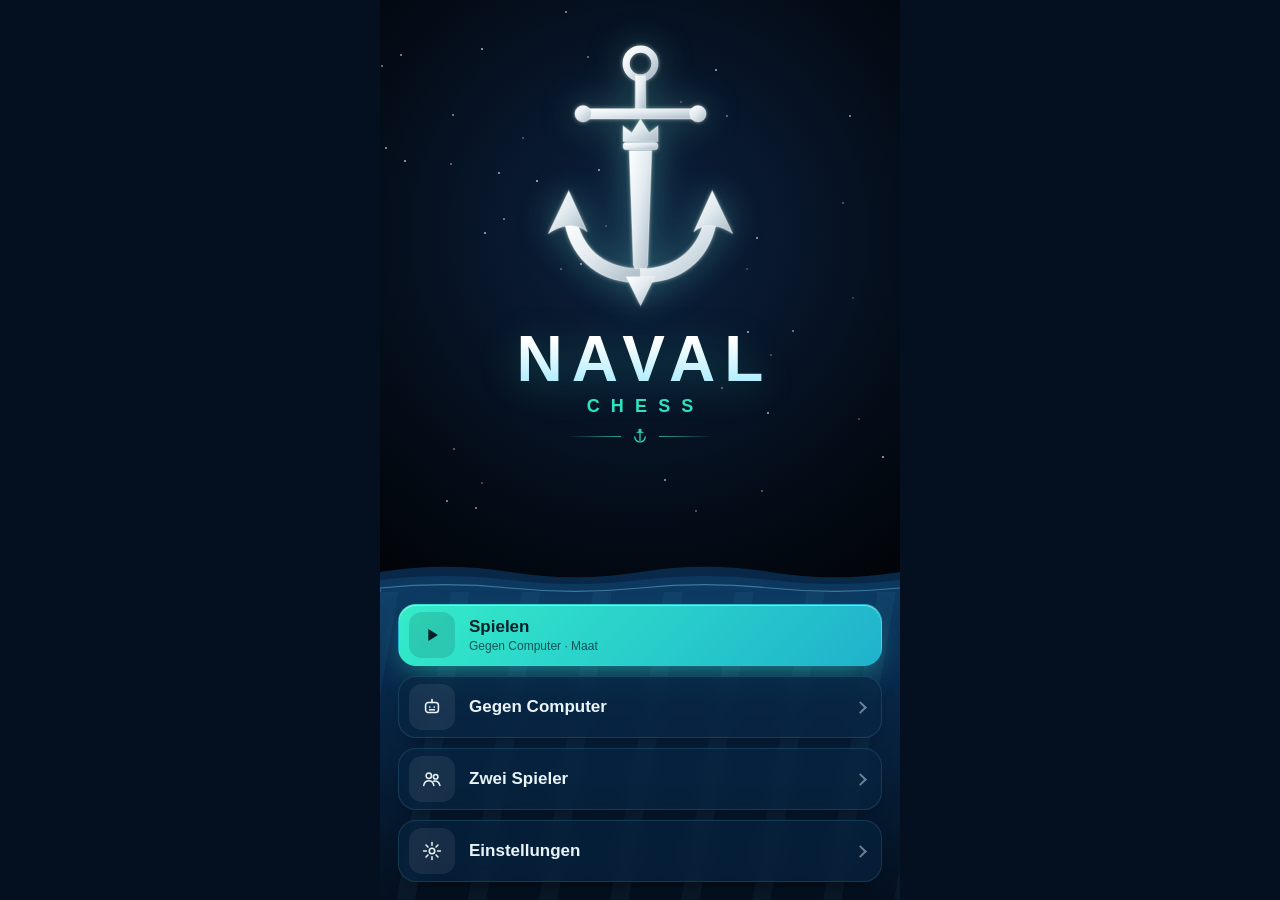
==== navalchess/index.html @ d41a4091 "NAVAL CHESS: 3D-Schach mit Schiffen, Gefecht-Modus, Wasser-Brett" ====
<!doctype html>
<html lang="de">
<head>
<meta charset="utf-8">
<meta name="viewport" content="width=device-width, initial-scale=1, maximum-scale=1, user-scalable=no, viewport-fit=cover">
<meta name="theme-color" content="#04101f">
<meta name="apple-mobile-web-app-capable" content="yes">
<meta name="mobile-web-app-capable" content="yes">
<meta name="apple-mobile-web-app-status-bar-style" content="black-translucent">
<meta name="apple-mobile-web-app-title" content="Naval Chess">
<meta name="format-detection" content="telephone=no">
<title>NAVAL CHESS</title>
<link rel="manifest" href="manifest.webmanifest">
<link rel="apple-touch-icon" href="icon-180.png">
<link rel="icon" href="icon-180.png">
<link rel="stylesheet" href="stil.css">
</head>
<body>
<div id="app">

  <!-- ===================== HAUPTMENÜ ===================== -->
  <section class="seite" id="s-menue">
    <div class="himmel"><div class="sterne" id="sterne"></div></div>
    <!-- Emblem: Anker mit Schach-König als Schaft (eigene Zeichnung) -->
    <div class="emblem" aria-hidden="true">
      <svg viewBox="0 0 200 262">
        <defs>
          <linearGradient id="em-silber" x1="0" y1="0" x2="1" y2="1"><stop offset="0" stop-color="#ffffff"/><stop offset=".45" stop-color="#e3ebf0"/><stop offset="1" stop-color="#a9b9c6"/></linearGradient>
        </defs>
        <g class="em-form">
          <circle class="em-ring" cx="100" cy="22" r="14" pathLength="1"/>
          <path class="em-teil" pathLength="1" d="M95 34h10v34H95z"/>
          <path class="em-teil" pathLength="1" d="M83 98V83l8.5 6.5L100 76l8.5 13.5L117 83v15z"/>
          <rect class="em-teil" pathLength="1" x="83" y="99" width="34" height="7" rx="3"/>
          <path class="em-teil" pathLength="1" d="M89 107h22l-4 111c-2 9-12 9-14 0z"/>
          <rect class="em-teil" pathLength="1" x="44" y="66" width="112" height="10" rx="5"/>
          <circle class="em-teil" pathLength="1" cx="44" cy="71" r="8"/>
          <circle class="em-teil" pathLength="1" cx="156" cy="71" r="8"/>
          <path class="em-teil" pathLength="1" d="M100 236C62 236 34 216 26 178l12-2c8 30 30 46 62 46z"/>
          <path class="em-teil" pathLength="1" d="M100 236c38 0 66-20 74-58l-12-2c-8 30-30 46-62 46z"/>
          <path class="em-teil" pathLength="1" d="M10 188l20-42 18 40c-10-8-24-8-38 2z"/>
          <path class="em-teil" pathLength="1" d="M190 188l-20-42-18 40c10-8 24-8 38 2z"/>
          <path class="em-teil" pathLength="1" d="M86 230l14 28 14-28z"/>
        </g>
        <g class="em-funken">
          <path style="--d:.2s" transform="translate(100 22) scale(1.2)" d="M0-5L1.2-1.2 5 0 1.2 1.2 0 5-1.2 1.2-5 0-1.2-1.2z"/>
          <path style="--d:1.1s" transform="translate(52 71)" d="M0-5L1.2-1.2 5 0 1.2 1.2 0 5-1.2 1.2-5 0-1.2-1.2z"/>
          <path style="--d:2.3s" transform="translate(150 70) scale(.8)" d="M0-5L1.2-1.2 5 0 1.2 1.2 0 5-1.2 1.2-5 0-1.2-1.2z"/>
          <path style="--d:.7s" transform="translate(100 150) scale(1.4)" d="M0-5L1.2-1.2 5 0 1.2 1.2 0 5-1.2 1.2-5 0-1.2-1.2z"/>
          <path style="--d:1.8s" transform="translate(38 196) scale(.9)" d="M0-5L1.2-1.2 5 0 1.2 1.2 0 5-1.2 1.2-5 0-1.2-1.2z"/>
          <path style="--d:2.9s" transform="translate(166 190) scale(1.1)" d="M0-5L1.2-1.2 5 0 1.2 1.2 0 5-1.2 1.2-5 0-1.2-1.2z"/>
          <path style="--d:1.4s" transform="translate(100 244) scale(.8)" d="M0-5L1.2-1.2 5 0 1.2 1.2 0 5-1.2 1.2-5 0-1.2-1.2z"/>
          <path style="--d:.4s" transform="translate(100 76) scale(.8)" d="M0-5L1.2-1.2 5 0 1.2 1.2 0 5-1.2 1.2-5 0-1.2-1.2z"/>
        </g>
      </svg>
    </div>
    <div class="logo-schiff" id="logo-schiff"></div>
    <div class="logo">
      <h1><span class="l1">NAVAL</span><span class="l2">CHESS</span></h1>
      <div class="logo-linie"><i></i><svg viewBox="0 0 24 24"><path d="M12 3v15m-7-5a7 7 0 0 0 14 0M8 7h8" fill="none" stroke="currentColor" stroke-width="1.6" stroke-linecap="round"/><circle cx="12" cy="4.5" r="1.6" fill="none" stroke="currentColor" stroke-width="1.4"/></svg><i></i></div>
    </div>
    <div class="wellen" aria-hidden="true">
      <svg class="welle w3" viewBox="0 0 800 60" preserveAspectRatio="none"><path d="M0 30 Q50 14 100 30 T200 30 T300 30 T400 30 T500 30 T600 30 T700 30 T800 30 V60 H0Z"/></svg>
      <svg class="welle w2" viewBox="0 0 800 60" preserveAspectRatio="none"><path d="M0 30 Q50 18 100 30 T200 30 T300 30 T400 30 T500 30 T600 30 T700 30 T800 30 V60 H0Z"/></svg>
      <svg class="welle w1" viewBox="0 0 800 60" preserveAspectRatio="none"><path d="M0 30 Q50 20 100 30 T200 30 T300 30 T400 30 T500 30 T600 30 T700 30 T800 30 V60 H0Z"/></svg>
    </div>
    <nav class="menue-knoepfe">
      <button class="mk haupt" data-aktion="spielen" style="--i:0">
        <span class="mk-icon"><svg viewBox="0 0 24 24"><path d="M8 5.5v13l10.5-6.5z" fill="currentColor"/></svg></span>
        <span class="mk-text"><b>Spielen</b><small id="spielen-info">Gegen Computer</small></span>
      </button>
      <button class="mk" data-aktion="ki-wahl" style="--i:1">
        <span class="mk-icon"><svg viewBox="0 0 24 24"><rect x="5" y="7" width="14" height="11" rx="3" fill="none" stroke="currentColor" stroke-width="1.7"/><path d="M12 7V4M9.5 12h.01M14.5 12h.01M9.5 15h5" stroke="currentColor" stroke-width="1.9" stroke-linecap="round"/></svg></span>
        <span class="mk-text"><b>Gegen Computer</b></span><i class="pfeil"></i>
      </button>
      <button class="mk" data-aktion="zwei-wahl" style="--i:2">
        <span class="mk-icon"><svg viewBox="0 0 24 24"><circle cx="8.5" cy="8.5" r="3" fill="none" stroke="currentColor" stroke-width="1.7"/><circle cx="16" cy="9.5" r="2.5" fill="none" stroke="currentColor" stroke-width="1.7"/><path d="M3 19c.6-3.3 3-5 5.5-5s4.9 1.7 5.5 5M14 14.3c2.6-.4 5.6.9 6.6 4.7" fill="none" stroke="currentColor" stroke-width="1.7" stroke-linecap="round"/></svg></span>
        <span class="mk-text"><b>Zwei Spieler</b></span><i class="pfeil"></i>
      </button>
      <button class="mk" data-aktion="einstellungen" style="--i:3">
        <span class="mk-icon"><svg viewBox="0 0 24 24"><circle cx="12" cy="12" r="3" fill="none" stroke="currentColor" stroke-width="1.7"/><path d="M12 2.8v3M12 18.2v3M2.8 12h3M18.2 12h3M5.5 5.5l2.1 2.1M16.4 16.4l2.1 2.1M5.5 18.5l2.1-2.1M16.4 7.6l2.1-2.1" stroke="currentColor" stroke-width="1.7" stroke-linecap="round"/></svg></span>
        <span class="mk-text"><b>Einstellungen</b></span><i class="pfeil"></i>
      </button>
    </nav>
  </section>

  <!-- ===================== SPIEL EINRICHTEN ===================== -->
  <section class="seite" id="s-wahl">
    <header class="kopf">
      <button class="zurueck" data-aktion="menue" aria-label="Zurück"><svg viewBox="0 0 24 24"><path d="M15 5l-7 7 7 7" fill="none" stroke="currentColor" stroke-width="2.2" stroke-linecap="round" stroke-linejoin="round"/></svg></button>
      <h2 id="wahl-titel">Gegen Computer</h2>
    </header>
    <div class="wahl-inhalt">
      <div class="abschnitt" id="wahl-gegner">
        <h3>Gegner</h3>
        <div class="stufen" id="stufen"></div>
      </div>
      <div class="abschnitt">
        <h3>Modus</h3>
        <div class="segment" id="modus-wahl">
          <button data-wert="klassisch"><b>Klassisch</b><small>Normales Schach</small></button>
          <button data-wert="gefecht"><b>Gefecht</b><small>Mit Attacken · 3 Schuss</small></button>
        </div>
      </div>
      <div class="abschnitt" id="wahl-farbe">
        <h3>Deine Flotte</h3>
        <div class="segment farben" id="farb-wahl">
          <button data-wert="w"><span class="fw-schiff" data-farbe="w"></span><b>Weiß</b></button>
          <button data-wert="z"><span class="fw-zufall">?</span><b>Zufall</b></button>
          <button data-wert="b"><span class="fw-schiff" data-farbe="b"></span><b>Schwarz</b></button>
        </div>
      </div>
    </div>
    <div class="fuss"><button class="gross-knopf" data-aktion="los">Leinen los</button></div>
  </section>

  <!-- ===================== EINSTELLUNGEN ===================== -->
  <section class="seite" id="s-einst">
    <header class="kopf">
      <button class="zurueck" data-aktion="einst-zurueck" aria-label="Zurück"><svg viewBox="0 0 24 24"><path d="M15 5l-7 7 7 7" fill="none" stroke="currentColor" stroke-width="2.2" stroke-linecap="round" stroke-linejoin="round"/></svg></button>
      <h2>Einstellungen</h2>
    </header>
    <div class="einst-inhalt" id="einst-inhalt"></div>
  </section>

  <!-- ===================== SPIEL ===================== -->
  <section class="seite" id="s-spiel">
    <div class="buehne" id="buehne"></div>
    <div class="ruf" id="ruf"></div>
    <header class="spiel-kopf">
      <div class="marke"><svg viewBox="0 0 24 24"><path d="M12 3v15m-7-5a7 7 0 0 0 14 0M8 7h8" fill="none" stroke="currentColor" stroke-width="1.8" stroke-linecap="round"/><circle cx="12" cy="4.5" r="1.6" fill="none" stroke="currentColor" stroke-width="1.5"/></svg><span>NAVAL CHESS</span></div>
      <div class="status" id="status"><i class="status-punkt"></i><span id="status-text"></span></div>
    </header>

    <div class="mitte" id="mitte">
    <div class="spieler" id="spieler-oben">
      <span class="sp-flagge"></span>
      <span class="sp-name"><b></b><small></small></span>
      <span class="sp-munition"></span>
      <span class="sp-beute"></span>
      <span class="sp-denkt"><i></i><i></i><i></i></span>
    </div>

    <div class="brett-zelle" id="brett-zelle"></div>

    <div class="spieler unten" id="spieler-unten">
      <span class="sp-flagge"></span>
      <span class="sp-name"><b></b><small></small></span>
      <span class="sp-munition"></span>
      <span class="sp-beute"></span>
      <span class="sp-denkt"><i></i><i></i><i></i></span>
    </div>

    <div class="zugliste" id="zugliste"></div>
    </div>

    <nav class="aktionen" id="aktionen">
      <button class="ak" data-aktion="zurueck-zug" id="k-zurueck"><svg viewBox="0 0 24 24"><path d="M9 7L4.5 11.5 9 16" fill="none" stroke="currentColor" stroke-width="2" stroke-linecap="round" stroke-linejoin="round"/><path d="M5 11.5h9.5a5 5 0 0 1 0 10H12" fill="none" stroke="currentColor" stroke-width="2" stroke-linecap="round"/></svg><span>Zurück</span></button>
      <button class="ak feuer" data-aktion="feuer" id="k-feuer"><svg viewBox="0 0 24 24"><circle cx="12" cy="12" r="7.5" fill="none" stroke="currentColor" stroke-width="1.8"/><circle cx="12" cy="12" r="2.2" fill="currentColor"/><path d="M12 1.8v5M12 17.2v5M1.8 12h5M17.2 12h5" stroke="currentColor" stroke-width="1.8" stroke-linecap="round"/></svg><span>Feuer <em id="feuer-zahl">3</em></span></button>
      <button class="ak" data-aktion="neustart"><svg viewBox="0 0 24 24"><path d="M19.5 12A7.5 7.5 0 1 1 17 6.4" fill="none" stroke="currentColor" stroke-width="2" stroke-linecap="round"/><path d="M17.8 2.8v4.4h-4.4" fill="none" stroke="currentColor" stroke-width="2" stroke-linecap="round" stroke-linejoin="round"/></svg><span>Neustart</span></button>
      <button class="ak" data-aktion="spielmenue"><svg viewBox="0 0 24 24"><path d="M4.5 7h15M4.5 12h15M4.5 17h15" stroke="currentColor" stroke-width="2" stroke-linecap="round"/></svg><span>Menü</span></button>
    </nav>
  </section>

  <!-- ===================== ÜBERLAGERUNGEN ===================== -->
  <div class="blatt-huelle" id="blatt" hidden>
    <div class="blatt-grund" data-aktion="blatt-zu"></div>
    <div class="blatt-karte" id="blatt-karte"></div>
  </div>

  <div class="ende" id="ende" hidden>
    <div class="ende-karte">
      <div class="ende-bild" id="ende-bild"></div>
      <h2 class="ende-titel" id="ende-titel"></h2>
      <p class="ende-text" id="ende-text"></p>
      <button class="gross-knopf" data-aktion="nochmal">Nochmal</button>
      <div class="ende-reihe">
        <button class="flach-knopf" data-aktion="ansehen">Brett ansehen</button>
        <button class="flach-knopf" data-aktion="menue">Menü</button>
      </div>
    </div>
  </div>

  <div class="drehen" aria-hidden="true">
    <svg viewBox="0 0 64 64"><rect class="handy" x="22" y="8" width="20" height="38" rx="4" fill="none" stroke="currentColor" stroke-width="2.5"/><path d="M14 52a24 24 0 0 0 36 0" fill="none" stroke="currentColor" stroke-width="2" stroke-linecap="round" opacity=".5"/></svg>
  </div>
  <div class="toast" id="toast"></div>
</div>
<script type="module" src="app.js"></script>
</body>
</html>
---- navalchess/stil.css ----
/* NAVAL CHESS – Aussehen. Nur Handy, nur Hochformat. */
:root {
  --meer-tief: #04101f;
  --meer: #0a2240;
  --meer-hell: #14406a;
  --tuerkis: #2fe3c2;
  --tuerkis-weich: rgba(47, 227, 194, .16);
  --text: #e8f4f8;
  --leise: #86a2b6;
  --alarm: #ff5a5f;
  --feuer: #ff7a3d;
  --feld-hell: #1f5a86;
  --feld-dunkel: #0d2c4f;
  --oben: env(safe-area-inset-top, 0px);
  --unten: env(safe-area-inset-bottom, 0px);
  --vh: 1vh;
}

* { box-sizing: border-box; margin: 0; padding: 0; -webkit-tap-highlight-color: transparent; }
html, body {
  position: fixed; inset: 0; overflow: hidden; overscroll-behavior: none;
  background: var(--meer-tief); color: var(--text);
  font-family: -apple-system, BlinkMacSystemFont, "SF Pro Display", "Segoe UI", Roboto, "Helvetica Neue", sans-serif;
  -webkit-font-smoothing: antialiased; -webkit-text-size-adjust: 100%;
  user-select: none; -webkit-user-select: none; -webkit-touch-callout: none;
}
button { font: inherit; color: inherit; background: none; border: 0; cursor: pointer; touch-action: manipulation; }
button:disabled { cursor: default; }
svg { display: block; }

#app {
  position: absolute; inset: 0; margin: 0 auto; max-width: 520px; overflow: hidden;
  background: radial-gradient(120% 70% at 50% 0%, #0b2546 0%, var(--meer-tief) 65%);
}

/* ---------- Seiten + Übergänge ---------- */
.seite {
  position: absolute; inset: 0; display: flex; flex-direction: column;
  opacity: 0; visibility: hidden; transform: translateX(28px);
  transition: opacity .32s ease, transform .45s cubic-bezier(.2, .8, .2, 1), visibility 0s linear .45s;
}
.seite.aktiv { opacity: 1; visibility: visible; transform: none; transition-delay: 0s; }
.seite.links { transform: translateX(-28px); }

/* =====================================================================
   HAUPTMENÜ
   ===================================================================== */
#s-menue {
  --em-b: min(46vw, 205px, calc(var(--vh) * 25));
  --hoch: calc(var(--oben) + var(--vh) * 4.5);
  --flaeche: 64%;
  background: radial-gradient(95% 55% at 50% 26%, #0c2240 0%, #040c18 58%, #000 100%);
}
/* Emblem: zeichnet sich beim Start selbst, dann glitzert es */
.emblem { position: absolute; z-index: 2; top: var(--hoch); left: 50%; width: var(--em-b); margin-left: calc(var(--em-b) / -2); aspect-ratio: 200 / 262;
  filter: drop-shadow(0 0 18px rgba(47, 227, 194, .28)) drop-shadow(0 0 2px rgba(255, 255, 255, .5)); animation: schweben 6s ease-in-out infinite; }
.emblem svg { width: 100%; height: 100%; overflow: visible; }
.em-teil { fill: url(#em-silber); stroke: #fff; stroke-width: 1.2; stroke-dasharray: 1; stroke-dashoffset: 1; fill-opacity: 0;
  animation: zeichnen 1.5s .15s cubic-bezier(.5, 0, .3, 1) forwards, fuellen .8s 1.2s ease forwards; }
.em-ring { fill: none; stroke: url(#em-silber); stroke-width: 7; stroke-dasharray: 1; stroke-dashoffset: 1; animation: zeichnen 1.2s .1s ease forwards; }
.em-funken path { fill: #fff; transform-box: fill-box; transform-origin: center; opacity: 0; animation: funkeln-stern 3.2s ease-in-out infinite; animation-delay: calc(1.6s + var(--d)); }
@keyframes zeichnen { to { stroke-dashoffset: 0; } }
@keyframes fuellen { to { fill-opacity: 1; stroke-opacity: .35; } }
@keyframes funkeln-stern { 0%, 100% { opacity: 0; transform: scale(.3) rotate(0); } 45% { opacity: 1; transform: scale(1.3) rotate(45deg); } 60% { opacity: .2; } }
@keyframes schweben { 50% { transform: translateY(-5px); } }
#s-menue.gesehen .em-teil, #s-menue.gesehen .em-ring { animation-delay: 0s; animation-duration: .01s; }
.himmel { position: absolute; inset: 0 0 auto 0; height: var(--flaeche); overflow: hidden; }
.mond { position: absolute; right: 13%; top: calc(var(--oben) + 6%); width: 34px; height: 34px; border-radius: 50%;
  background: radial-gradient(circle at 38% 38%, #fffbe8, #e9edd4 60%, #c9cfb5);
  box-shadow: 0 0 30px 6px rgba(255, 250, 220, .22), 0 0 120px 40px rgba(120, 200, 255, .08); }
.sterne i { position: absolute; width: 2px; height: 2px; border-radius: 50%; background: #fff; opacity: .6;
  animation: funkeln 3.2s ease-in-out infinite; animation-delay: var(--d); }
@keyframes funkeln { 50% { opacity: .1; } }
.leuchtfeuer { position: absolute; left: -10%; bottom: 0; width: 140%; height: 140%; transform-origin: 8% 100%;
  background: conic-gradient(from 80deg at 8% 100%, transparent 0deg, rgba(160, 240, 255, .07) 6deg, transparent 12deg);
  animation: strahl 9s ease-in-out infinite alternate; }
@keyframes strahl { from { transform: rotate(-10deg); } to { transform: rotate(18deg); } }

/* kleines Schiff, das ab und zu am Horizont vorbeifährt */
.logo-schiff { position: absolute; z-index: 2; left: 0; width: 92px; height: 92px; top: calc(var(--flaeche) - 92px * .72 + 6px);
  animation: vorbeifahren 34s linear infinite; animation-delay: 2s; transform: translateX(-120px); }
.logo-schiff svg { width: 100%; height: 100%; animation: wippen-gross 5s ease-in-out infinite; transform-origin: 50% 74%; }
@keyframes vorbeifahren { from { transform: translateX(-120px); } to { transform: translateX(calc(min(100vw, 520px) + 40px)); } }
@keyframes wippen-gross { 0%, 100% { transform: translateY(0) rotate(0); } 50% { transform: translateY(1.6%) rotate(-1.6deg); } }

.wellen { position: absolute; left: 0; right: 0; bottom: 0; top: calc(var(--flaeche) - 18px); z-index: 3;
  animation: steigen 1.2s cubic-bezier(.2, .8, .2, 1) both; }
.wellen::after { content: ""; position: absolute; left: 0; right: 0; top: 34px; bottom: 0;
  background:
    repeating-linear-gradient(100deg, rgba(120, 220, 255, .045) 0 18px, transparent 18px 70px),
    linear-gradient(180deg, #0d3a63 0%, #082646 35%, #04101f 100%);
  background-size: 260% 100%, 100% 100%; animation: lichtstrahlen 14s ease-in-out infinite alternate; }
@keyframes lichtstrahlen { to { background-position: 100% 0, 0 0; } }
.welle { position: absolute; left: 0; width: 200%; height: 40px; animation: welle 9s linear infinite; }
.welle.w3 { top: -6px; fill: #0b3157; opacity: .8; animation-duration: 15s; }
.welle.w2 { top: 2px; fill: #0c375f; animation-duration: 11s; animation-direction: reverse; }
.welle.w1 { top: 10px; fill: #0d3a63; }
.welle.w1 path { stroke: rgba(150, 240, 255, .35); stroke-width: 1.2; vector-effect: non-scaling-stroke; }
@keyframes welle { to { transform: translateX(-50%); } }
@keyframes steigen { from { transform: translateY(60px); opacity: 0; } }

.logo { position: absolute; z-index: 4; left: 0; right: 0; top: calc(var(--hoch) + var(--em-b) * 1.31 + var(--vh) * 2); text-align: center; pointer-events: none; }
@media (max-height: 620px) {
  #s-menue { --em-b: min(40vw, 150px, calc(var(--vh) * 20)); }
  .logo .l1 { font-size: 38px; }
}
.logo h1 { display: flex; flex-direction: column; align-items: center; line-height: 1; }
.logo .l1 { font-size: clamp(40px, 14.5vw, 64px); font-weight: 800; letter-spacing: .14em; padding-left: .14em;
  background: linear-gradient(180deg, #ffffff 20%, #9fe9ff 100%); -webkit-background-clip: text; background-clip: text; color: transparent;
  filter: drop-shadow(0 6px 18px rgba(47, 227, 194, .25)); animation: auftauchen-text 1s .45s cubic-bezier(.2, .8, .2, 1) both; }
.logo .l2 { margin-top: 6px; font-size: clamp(13px, 4.4vw, 18px); font-weight: 600; letter-spacing: .62em; padding-left: .62em; color: var(--tuerkis);
  animation: aufspannen 1.2s .7s cubic-bezier(.2, .8, .2, 1) both; }
@keyframes auftauchen-text { from { opacity: 0; transform: translateY(26px); } }
@keyframes aufspannen { from { opacity: 0; letter-spacing: 1.4em; } }
.logo-linie { display: flex; align-items: center; justify-content: center; gap: 10px; margin-top: 12px; color: var(--tuerkis);
  animation: auftauchen-text 1s .9s both; }
.logo-linie i { width: 54px; height: 1px; background: linear-gradient(90deg, transparent, rgba(47, 227, 194, .7)); }
.logo-linie i:last-child { transform: scaleX(-1); }
.logo-linie svg { width: 18px; height: 18px; }

.menue-knoepfe { position: absolute; z-index: 4; left: 18px; right: 18px; bottom: calc(var(--unten) + 18px);
  display: flex; flex-direction: column; gap: 10px; --mk-h: clamp(52px, calc(var(--vh) * 8), 62px); }
.mk { height: var(--mk-h); display: flex; align-items: center; gap: 14px; padding: 0 16px 0 10px; border-radius: 18px; text-align: left;
  background: rgba(8, 36, 66, .62); border: 1px solid rgba(130, 220, 255, .14); -webkit-backdrop-filter: blur(10px); backdrop-filter: blur(10px);
  box-shadow: 0 10px 24px -14px rgba(0, 0, 0, .9);
  animation: knopf-rein .7s cubic-bezier(.2, .9, .2, 1) both; animation-delay: calc(1.05s + var(--i) * 85ms);
  transition: transform .12s, background .2s; }
.mk:active { transform: scale(.97); background: rgba(20, 60, 100, .7); }
.mk.haupt { background: linear-gradient(135deg, #34ecc9, #1fb2cc); color: #032029; border-color: transparent;
  box-shadow: 0 12px 30px -10px rgba(47, 227, 194, .55), inset 0 1px 0 rgba(255, 255, 255, .45); }
.mk.haupt:active { background: linear-gradient(135deg, #2bd6b6, #1aa0b8); }
.mk-icon { width: calc(var(--mk-h) - 16px); height: calc(var(--mk-h) - 16px); border-radius: 13px; display: grid; place-items: center;
  background: rgba(255, 255, 255, .07); flex: none; }
.mk.haupt .mk-icon { background: rgba(0, 0, 0, .12); }
.mk-icon svg { width: 22px; height: 22px; }
.mk-text { display: flex; flex-direction: column; gap: 2px; flex: 1; min-width: 0; }
.mk-text b { font-size: 17px; font-weight: 700; }
.mk-text small { font-size: 12px; opacity: .72; white-space: nowrap; overflow: hidden; text-overflow: ellipsis; }
.pfeil { width: 9px; height: 9px; border-right: 2px solid currentColor; border-bottom: 2px solid currentColor; transform: rotate(-45deg); opacity: .45; }
@keyframes knopf-rein { from { opacity: 0; transform: translateY(22px); } }

/* Intro nur beim ersten Öffnen – danach (und nach Antippen) sofort fertig */
#s-menue.gesehen .wellen, #s-menue.gesehen .l1, #s-menue.gesehen .l2,
#s-menue.gesehen .logo-linie, #s-menue.gesehen .mk { animation-delay: 0s !important; animation-duration: .01s !important; }

/* =====================================================================
   KOPF, AUSWAHL, EINSTELLUNGEN
   ===================================================================== */
.kopf { display: flex; align-items: center; gap: 8px; padding: calc(var(--oben) + 8px) 12px 8px; min-height: calc(var(--oben) + 60px); flex: none; }
.kopf h2 { font-size: 21px; font-weight: 700; letter-spacing: .02em; }
.zurueck { width: 46px; height: 46px; border-radius: 14px; display: grid; place-items: center; background: rgba(255, 255, 255, .06); }
.zurueck:active { background: rgba(255, 255, 255, .14); transform: scale(.95); }
.zurueck svg { width: 24px; height: 24px; }

.wahl-inhalt, .einst-inhalt { flex: 1; min-height: 0; overflow-y: auto; overscroll-behavior: contain; padding: 4px 18px 16px; -webkit-overflow-scrolling: touch; }
.abschnitt { margin-bottom: 18px; }
.abschnitt h3, .einst-titel { font-size: 12px; font-weight: 700; letter-spacing: .18em; text-transform: uppercase; color: var(--leise); margin: 0 2px 9px; }

.stufen { display: grid; grid-template-columns: 1fr 1fr; gap: 10px; }
.stufe { display: flex; align-items: center; gap: 11px; min-height: 70px; padding: 10px 12px; border-radius: 16px; text-align: left;
  background: rgba(255, 255, 255, .045); border: 1.5px solid rgba(255, 255, 255, .07); transition: transform .12s, border-color .2s, background .2s; }
.stufe:active { transform: scale(.97); }
.stufe.an { border-color: var(--tuerkis); background: rgba(47, 227, 194, .1); box-shadow: 0 0 22px -8px rgba(47, 227, 194, .6); }
.stufe .abzeichen { width: 34px; height: 34px; flex: none; color: #f4c95d; }
.stufe b { display: block; font-size: 15px; }
.stufe small { font-size: 12px; color: var(--leise); }

.segment { display: grid; grid-auto-flow: column; grid-auto-columns: 1fr; gap: 8px; }
.segment button { min-height: 62px; padding: 8px 6px; border-radius: 16px; background: rgba(255, 255, 255, .045); border: 1.5px solid rgba(255, 255, 255, .07);
  display: flex; flex-direction: column; align-items: center; justify-content: center; gap: 3px; transition: transform .12s, border-color .2s, background .2s; }
.segment button:active { transform: scale(.97); }
.segment button.an { border-color: var(--tuerkis); background: rgba(47, 227, 194, .1); }
.segment b { font-size: 15px; }
.segment small { font-size: 11.5px; color: var(--leise); text-align: center; }
.segment.farben button { min-height: 92px; }
.fw-schiff { width: 52px; height: 52px; }
.fw-schiff svg { width: 100%; height: 100%; }
.fw-zufall { width: 52px; height: 52px; display: grid; place-items: center; font-size: 26px; font-weight: 800; color: var(--tuerkis); }

.fuss { flex: none; padding: 10px 18px calc(var(--unten) + 16px); }
.gross-knopf { width: 100%; height: 58px; border-radius: 18px; font-size: 16px; font-weight: 800; letter-spacing: .16em; text-transform: uppercase;
  color: #032029; background: linear-gradient(135deg, #34ecc9, #1fb2cc);
  box-shadow: 0 12px 30px -10px rgba(47, 227, 194, .6), inset 0 1px 0 rgba(255, 255, 255, .45); transition: transform .12s; }
.gross-knopf:active { transform: scale(.97); }
.flach-knopf { height: 50px; border-radius: 15px; background: rgba(255, 255, 255, .06); font-size: 15px; font-weight: 600; }
.flach-knopf:active { background: rgba(255, 255, 255, .13); }

/* Einstellungen */
.einst-gruppe { margin-bottom: 20px; }
.einst-zeile { width: 100%; display: flex; align-items: center; justify-content: space-between; gap: 12px; min-height: 58px; padding: 6px 4px;
  border-bottom: 1px solid rgba(255, 255, 255, .06); text-align: left; }
.einst-zeile:active { background: rgba(255, 255, 255, .04); }
.einst-zeile b { font-size: 16px; font-weight: 600; }
.einst-zeile small { display: block; font-size: 12px; color: var(--leise); margin-top: 2px; }
.schalter { position: relative; width: 56px; height: 34px; border-radius: 99px; background: rgba(255, 255, 255, .14); flex: none; transition: background .2s; }
.schalter::after { content: ""; position: absolute; top: 3px; left: 3px; width: 28px; height: 28px; border-radius: 50%; background: #fff;
  box-shadow: 0 2px 6px rgba(0, 0, 0, .4); transition: transform .22s cubic-bezier(.3, .9, .3, 1.2); }
.schalter[aria-checked="true"] { background: var(--tuerkis); }
.schalter[aria-checked="true"]::after { transform: translateX(22px); }
.flotten { display: grid; grid-template-columns: repeat(4, 1fr); gap: 8px; padding: 6px 0 12px; }
.flotte { aspect-ratio: 1; border-radius: 16px; background: var(--feld-dunkel); border: 2px solid rgba(255, 255, 255, .08); position: relative; overflow: hidden;
  transition: transform .12s, border-color .2s; }
.flotte:nth-child(odd) { background: var(--feld-hell); }
.flotte:active { transform: scale(.95); }
.flotte.an { border-color: var(--akz); box-shadow: 0 0 18px -4px var(--akz); }
.flotte svg { position: absolute; inset: -4% -4% auto -4%; width: 108%; height: 108%; top: -12%; }
.flotte-name { font-size: 13px; color: var(--leise); margin: -4px 2px 2px; min-height: 18px; }
.einst-fuss { text-align: center; color: var(--leise); font-size: 12px; letter-spacing: .14em; padding: 12px 0 calc(var(--unten) + 8px); opacity: .6; }

/* =====================================================================
   SPIEL
   ===================================================================== */
#s-spiel { display: grid; grid-template-rows: auto minmax(0, 1fr) auto; padding: var(--oben) 0 var(--unten); background: #0d2d50; }
#s-spiel > *:not(.buehne):not(.ruf) { position: relative; z-index: 1; }
/* Die 3D-Bühne liegt hinter allem und füllt den ganzen Bildschirm */
.buehne { position: absolute; inset: 0; z-index: 0; overflow: hidden; touch-action: none; }
.leinwand { display: block; width: 100%; height: 100%; }
.mitte { min-height: 0; display: flex; flex-direction: column; }
.brett-zelle { flex: 1; min-height: 0; pointer-events: none; }
.spiel-kopf { background: linear-gradient(180deg, rgba(2, 10, 22, .85), rgba(2, 10, 22, 0)); }
.spieler { background: rgba(3, 14, 30, .5); -webkit-backdrop-filter: blur(10px); backdrop-filter: blur(10px); border: 1px solid rgba(130, 220, 255, .08); }
.zugliste { background: rgba(3, 14, 30, .55) !important; -webkit-backdrop-filter: blur(10px); backdrop-filter: blur(10px); }
.aktionen { background: linear-gradient(0deg, rgba(2, 10, 22, .9), rgba(2, 10, 22, .55) 70%, rgba(2, 10, 22, 0)); }
.ak { background: rgba(10, 30, 55, .6); -webkit-backdrop-filter: blur(8px); backdrop-filter: blur(8px); }
/* Großes Wort über dem Brett */
.ruf { position: absolute; z-index: 5; left: 50%; top: 42%; pointer-events: none; white-space: nowrap; opacity: 0;
  font-size: clamp(30px, 10vw, 46px); font-weight: 900; letter-spacing: .08em; text-transform: uppercase; color: #fff;
  text-shadow: 0 0 18px rgba(47, 227, 194, .9), 0 4px 0 rgba(0, 0, 0, .35); transform: translate(-50%, -50%) scale(.4); }
.ruf.feuer { color: #ffe2c4; text-shadow: 0 0 20px rgba(255, 110, 50, .95), 0 0 50px rgba(255, 60, 40, .6), 0 4px 0 rgba(0, 0, 0, .35); }
.ruf.schach { color: #ffd0d3; text-shadow: 0 0 22px rgba(255, 50, 70, .95), 0 4px 0 rgba(0, 0, 0, .35); }
.ruf.sieg { color: #d9fff6; }
.ruf.zeigen { animation: ruf 1.35s cubic-bezier(.2, .9, .3, 1.1) forwards; }
@keyframes ruf { 0% { opacity: 0; transform: translate(-50%, -50%) scale(.4) rotate(-6deg); } 14% { opacity: 1; transform: translate(-50%, -50%) scale(1.12) rotate(2deg); }
  24% { transform: translate(-50%, -50%) scale(1) rotate(0); } 75% { opacity: 1; transform: translate(-50%, -54%) scale(1); } 100% { opacity: 0; transform: translate(-50%, -75%) scale(.92); } }
/* Beförderung (Umwandlung) */
.umw-reihe { display: grid; grid-template-columns: repeat(4, 1fr); gap: 8px; margin: 8px 0 4px; }
.umw-knopf { position: relative; aspect-ratio: .82; border-radius: 16px; background: rgba(255, 255, 255, .06); border: 1.5px solid rgba(47, 227, 194, .35); overflow: hidden;
  display: flex; flex-direction: column; justify-content: flex-end; padding-bottom: 6px; transition: transform .12s; }
.umw-knopf:active { transform: scale(.95); background: rgba(47, 227, 194, .18); }
.umw-knopf svg { position: absolute; left: -8%; top: -6%; width: 116%; height: 92%; }
.umw-knopf span { position: relative; font-size: 10.5px; font-weight: 700; text-align: center; color: var(--leise); }
.segment.kamera button { min-height: 54px; }
.spiel-kopf { height: 46px; display: flex; align-items: center; justify-content: space-between; gap: 10px; padding: 0 12px 0 14px; }
.marke { display: flex; align-items: center; gap: 7px; color: var(--leise); font-size: 11.5px; font-weight: 800; letter-spacing: .26em; white-space: nowrap; }
.marke svg { width: 17px; height: 17px; color: var(--tuerkis); }
.status { display: flex; align-items: center; gap: 8px; height: 32px; padding: 0 13px; border-radius: 99px; background: rgba(255, 255, 255, .06);
  font-size: 13px; font-weight: 650; white-space: nowrap; overflow: hidden; transition: background .25s, color .25s; max-width: 62%; }
.status span { overflow: hidden; text-overflow: ellipsis; }
.status-punkt { width: 10px; height: 10px; border-radius: 50%; flex: none; background: #f2f6f9; box-shadow: 0 0 0 1.5px rgba(255, 255, 255, .25); }
.status.schwarz .status-punkt { background: #1b222b; box-shadow: 0 0 0 1.5px rgba(190, 220, 240, .6); }
.status.schach { background: rgba(255, 90, 95, .2); color: #ffc2c4; animation: alarm-pille 1s ease-in-out infinite; }
.status.denkt { color: var(--tuerkis); }
.status.feuer { background: rgba(255, 122, 61, .2); color: #ffc7a8; }
.status.vorbei { background: rgba(47, 227, 194, .14); color: var(--tuerkis); }
@keyframes alarm-pille { 50% { background: rgba(255, 90, 95, .34); } }

.spieler { height: 46px; margin: 3px 8px; padding: 0 10px; border-radius: 14px; display: flex; align-items: center; gap: 10px;
  transition: background .3s, box-shadow .3s; min-width: 0; }
.spieler.dran { background: rgba(47, 227, 194, .075); box-shadow: inset 3px 0 0 var(--tuerkis); }
.sp-flagge { width: 34px; height: 34px; border-radius: 11px; background: rgba(255, 255, 255, .06); flex: none; position: relative; overflow: hidden; }
.sp-flagge svg { position: absolute; width: 130%; height: 130%; left: -15%; top: -24%; }
.sp-name { display: flex; flex-direction: column; min-width: 0; }
.sp-name b { font-size: 14px; font-weight: 700; white-space: nowrap; }
.sp-name small { font-size: 11px; color: var(--leise); white-space: nowrap; }
.sp-munition { display: none; gap: 3px; }
.gefecht .sp-munition { display: flex; }
.sp-munition i { width: 6px; height: 15px; border-radius: 3px 3px 2px 2px; background: linear-gradient(#ffb067, var(--feuer)); box-shadow: 0 0 6px rgba(255, 122, 61, .6); }
.sp-munition i.leer { background: rgba(255, 255, 255, .13); box-shadow: none; }
.sp-beute { margin-left: auto; display: flex; align-items: center; min-width: 0; overflow: hidden; }
.sp-beute .mini { width: 22px; height: 22px; margin-left: -7px; flex: none; }
.sp-beute .mini:first-child { margin-left: 0; }
.sp-beute em { font-style: normal; font-size: 12px; font-weight: 700; color: var(--leise); margin-left: 5px; }
.sp-denkt { display: none; gap: 4px; margin-left: 6px; }
.spieler.denkt .sp-denkt { display: flex; }
.sp-denkt i { width: 6px; height: 6px; border-radius: 50%; background: var(--tuerkis); animation: denken 1.1s ease-in-out infinite; }
.sp-denkt i:nth-child(2) { animation-delay: .15s; } .sp-denkt i:nth-child(3) { animation-delay: .3s; }
@keyframes denken { 0%, 100% { opacity: .25; transform: translateY(0); } 40% { opacity: 1; transform: translateY(-4px); } }

/* ---------- Brett ---------- */
.brett-zelle { position: relative; flex: 1; min-height: 0; pointer-events: none; }
.brett-rahmen { width: var(--brett, 300px); height: var(--brett, 300px); padding: 5px; border-radius: 12px;
  background: linear-gradient(145deg, #2c4d6b, #0b1c30 60%, #193653);
  box-shadow: 0 0 0 1px rgba(120, 220, 255, .2), 0 22px 44px -14px rgba(0, 0, 0, .85), 0 0 46px -10px rgba(47, 227, 194, .3); }
.brett-rahmen.beben { animation: beben .32s linear; }
@keyframes beben { 20% { transform: translate(-3px, 2px); } 40% { transform: translate(3px, -2px); } 60% { transform: translate(-2px, -1px); } 80% { transform: translate(2px, 1px); } }
.brett { position: relative; width: 100%; height: 100%; touch-action: none; transition: opacity .18s; }
.brett.blende { opacity: 0; }

.felder { position: absolute; inset: 0; display: grid; grid-template-columns: repeat(8, 1fr); grid-template-rows: repeat(8, 1fr); border-radius: 7px; overflow: hidden; }
.feld { position: relative; }
.feld.h { background: var(--feld-hell) radial-gradient(circle at 30% 25%, rgba(255, 255, 255, .08), transparent 65%); }
.feld.d { background: var(--feld-dunkel) radial-gradient(circle at 30% 25%, rgba(255, 255, 255, .05), transparent 65%); }
.feld::before, .feld::after { content: ""; position: absolute; pointer-events: none; }
.feld.letzter::before { inset: 0; background: rgba(47, 227, 194, .17); }
.feld.auswahl::before { inset: 0; background: rgba(47, 227, 194, .3); box-shadow: inset 0 0 0 2px rgba(47, 227, 194, .95); }
.feld.ueber::before { inset: 0; background: rgba(255, 255, 255, .16); box-shadow: inset 0 0 0 2px rgba(255, 255, 255, .7); }
.feld.schach::before { inset: -10%; background: radial-gradient(circle, rgba(255, 70, 80, .85) 0%, rgba(255, 70, 80, .3) 45%, transparent 70%);
  animation: schach-puls 1s ease-in-out infinite; }
@keyframes schach-puls { 50% { opacity: .55; } }
.feld.ziel::after { left: 36%; top: 36%; width: 28%; height: 28%; border-radius: 50%; background: rgba(47, 227, 194, .8);
  animation: sonar 1.8s ease-out infinite; }
@keyframes sonar { 0% { box-shadow: 0 0 0 0 rgba(47, 227, 194, .55); } 70%, 100% { box-shadow: 0 0 0 calc(var(--feldpx, 40px) * .3) rgba(47, 227, 194, 0); } }
.feld.schlagziel::after, .feld.feuerziel::after { left: 6%; top: 6%; width: 88%; height: 88%; border-radius: 50%; z-index: 1;
  border: 2.5px solid rgba(47, 227, 194, .95); box-shadow: 0 0 10px rgba(47, 227, 194, .45), inset 0 0 10px rgba(47, 227, 194, .3); }
.feld.feuerziel::after { border-color: var(--feuer); box-shadow: 0 0 12px rgba(255, 122, 61, .7), inset 0 0 12px rgba(255, 122, 61, .4);
  background:
    linear-gradient(var(--feuer), var(--feuer)) 50% 0 / 2.5px 22% no-repeat,
    linear-gradient(var(--feuer), var(--feuer)) 50% 100% / 2.5px 22% no-repeat,
    linear-gradient(var(--feuer), var(--feuer)) 0 50% / 22% 2.5px no-repeat,
    linear-gradient(var(--feuer), var(--feuer)) 100% 50% / 22% 2.5px no-repeat;
  animation: zielen 1.2s ease-in-out infinite; }
@keyframes zielen { 50% { transform: scale(.88); } }
.feld.schuetze::before { inset: 0; background: rgba(255, 122, 61, .22); box-shadow: inset 0 0 0 2px rgba(255, 122, 61, .8); }

/* Wasser: feine Wellenlinien + wandernder Lichtschimmer über dem ganzen Brett */
.wasser { position: absolute; inset: 0; border-radius: 7px; overflow: hidden; pointer-events: none; opacity: .5;
  background-image: url("data:image/svg+xml,%3Csvg xmlns='http://www.w3.org/2000/svg' width='64' height='40'%3E%3Cpath d='M0 20 q8 -5 16 0 t16 0 t16 0 t16 0' fill='none' stroke='white' stroke-opacity='.22' stroke-width='1'/%3E%3Cpath d='M-8 0 q8 -5 16 0 t16 0 t16 0 t16 0 t16 0' fill='none' stroke='white' stroke-opacity='.12' stroke-width='1'/%3E%3C/svg%3E");
  background-size: 64px 40px; animation: stroemung 16s linear infinite; }
.wasser::after { content: ""; position: absolute; inset: 0;
  background: linear-gradient(115deg, transparent 35%, rgba(190, 245, 255, .16) 48%, transparent 60%) 0 0 / 300% 100%;
  animation: schimmer 9s ease-in-out infinite; }
@keyframes stroemung { to { background-position: 64px 40px; } }
@keyframes schimmer { from { background-position: 120% 0; } to { background-position: -120% 0; } }

.koords { position: absolute; inset: 0; pointer-events: none; }
.koords span { position: absolute; font-size: max(8px, calc(var(--feldpx, 40px) * .2)); font-weight: 800; line-height: 1; color: rgba(220, 245, 255, .42); }

.figuren { position: absolute; inset: 0; pointer-events: none; }
.figur { position: absolute; left: 0; top: 0; width: 12.5%; height: 12.5%; will-change: transform; z-index: 2; }
.figur .huelle { position: absolute; inset: 0; transition: transform .18s cubic-bezier(.3, .8, .3, 1.2), filter .18s; }
.figur svg { position: absolute; width: 110%; height: 110%; left: -5%; top: -15%; transform-origin: 50% 72%;
  animation: wippen 4.8s ease-in-out infinite; animation-delay: var(--d, 0s); }
@keyframes wippen { 0%, 100% { transform: translateY(0) rotate(0); } 50% { transform: translateY(2.5%) rotate(-1.5deg); } }
.figur.ausgewaehlt .huelle { transform: translateY(-8%) scale(1.08); filter: drop-shadow(0 6px 6px rgba(0, 0, 0, .45)); }
.figur.gehoben { z-index: 20; }
.figur.gehoben .huelle { transform: translateY(-16%) scale(1.38); filter: drop-shadow(0 12px 10px rgba(0, 0, 0, .5)); transition-duration: .1s; }
.figur.unten { z-index: 1; }
.figur.sinkt .huelle { animation: sinken 1s cubic-bezier(.5, 0, .9, .6) forwards; }
@keyframes sinken {
  0% { transform: none; opacity: 1; clip-path: inset(-20% -20% 0 -20%); }
  25% { transform: rotate(-9deg) translateY(4%); }
  100% { transform: rotate(-26deg) translateY(36%); opacity: 0; clip-path: inset(-20% -20% 45% -20%); filter: brightness(.45); }
}
.figur.taucht-auf .huelle { animation: auftauchen .65s cubic-bezier(.2, .8, .25, 1) both; animation-delay: var(--v, 0s); }
@keyframes auftauchen { from { transform: translateY(40%); opacity: 0; filter: brightness(.4); } }
.figur.verwandelt .huelle { animation: verwandeln .7s ease-out; }
@keyframes verwandeln { 0% { filter: brightness(3) drop-shadow(0 0 12px #fff); transform: scale(1.3); } }

.figur.feuert .huelle { animation: rueckstoss .45s ease-out; }
@keyframes rueckstoss { 20% { transform: translateY(-3%) rotate(3deg) scale(1.04); filter: brightness(1.4); } }

.effekte { position: absolute; inset: 0; pointer-events: none; z-index: 30; }
.effekte.unter { z-index: 1; }
.effekte > * { position: absolute; }
.ring { width: 12.5%; height: 12.5%; border-radius: 50%; border: 2px solid rgba(225, 250, 255, .75); animation: ring .8s ease-out forwards; }
@keyframes ring { from { transform: scale(.25); opacity: 1; } to { transform: scale(1.5); opacity: 0; } }
.tropfen { width: 1.6%; height: 1.6%; border-radius: 50%; background: #e6fbff; box-shadow: 0 0 4px rgba(230, 251, 255, .8); }
.kielwasser { height: 3.2%; border-radius: 99px; transform-origin: 0 50%;
  background: linear-gradient(90deg, rgba(225, 250, 255, 0), rgba(225, 250, 255, .55)); animation: kielwasser 1.1s ease-out forwards; }
@keyframes kielwasser { 0% { opacity: 0; } 15% { opacity: 1; } 100% { opacity: 0; } }
.blasen { width: 1.2%; height: 1.2%; border-radius: 50%; border: 1px solid rgba(225, 250, 255, .8); animation: blase .9s ease-out forwards; }
@keyframes blase { to { transform: translateY(-160%) scale(1.6); opacity: 0; } }
.blitz { width: 20%; height: 20%; margin: -10% 0 0 -10%; border-radius: 50%;
  background: radial-gradient(circle, #fffbe6 0%, #ffd56b 22%, #ff7a3d 45%, rgba(255, 70, 40, 0) 70%); animation: blitz .55s ease-out forwards; mix-blend-mode: screen; }
@keyframes blitz { from { transform: scale(.2); opacity: 1; } to { transform: scale(1.5); opacity: 0; } }
.mundung { width: 6%; height: 6%; margin: -3% 0 0 -3%; border-radius: 50%; background: radial-gradient(circle, #fff7d6, #ffb547 45%, transparent 70%);
  animation: blitz .3s ease-out forwards; }
.rauch { width: 7%; height: 7%; margin: -3.5% 0 0 -3.5%; border-radius: 50%; background: radial-gradient(circle, rgba(170, 185, 200, .55), rgba(120, 135, 150, 0) 70%);
  animation: rauch 1.4s ease-out forwards; }
@keyframes rauch { from { transform: scale(.4); opacity: .9; } to { transform: translateY(-120%) scale(2.2); opacity: 0; } }
.splitter { width: 1.3%; height: 1.3%; border-radius: 1px; background: #ffcf7a; }
.geschoss { width: 2.2%; height: 2.2%; margin: -1.1% 0 0 -1.1%; border-radius: 50%; background: #fff3c4; box-shadow: 0 0 8px 3px rgba(255, 190, 90, .85); }
.rakete { width: 5%; height: 1.6%; margin: -0.8% 0 0 -2.5%; border-radius: 99px; background: linear-gradient(90deg, #ffd27a, #fff 60%, #c9d6e2);
  box-shadow: 0 0 10px 2px rgba(255, 170, 80, .8); }
.torpedo { width: 4.6%; height: 1.4%; margin: -0.7% 0 0 -2.3%; border-radius: 99px; background: linear-gradient(90deg, #4b5a68, #a9b9c6);
  box-shadow: 0 0 6px rgba(160, 230, 255, .7); opacity: .85; }
.bombe { width: 3%; height: 3%; margin: -1.5% 0 0 -1.5%; border-radius: 35%; background: linear-gradient(#5a6672, #262d35); border: 1px solid rgba(200, 220, 235, .6); }
.fontaene { width: 9%; height: 26%; margin-left: -4.5%; border-radius: 50% 50% 40% 40%; transform-origin: 50% 100%;
  background: linear-gradient(0deg, rgba(225, 250, 255, .85), rgba(225, 250, 255, 0)); animation: fontaene .9s ease-out forwards; }
@keyframes fontaene { 0% { transform: scaleY(0); opacity: 1; } 45% { transform: scaleY(1); opacity: .95; } 100% { transform: scaleY(1.1) translateY(-8%); opacity: 0; } }

/* Umwandlung: Schiffe zur Auswahl über dem Brett */
.umw-grund { position: absolute; inset: 0; z-index: 40; background: rgba(2, 10, 20, .55); border-radius: 7px; pointer-events: auto; animation: einblenden .2s; }
.umw-spalte { position: absolute; z-index: 41; width: 12.5%; display: flex; flex-direction: column; border-radius: 12px; overflow: hidden;
  background: #0b2442; box-shadow: 0 0 0 2px var(--tuerkis), 0 14px 30px rgba(0, 0, 0, .7); pointer-events: auto; animation: einblenden .22s; }
.umw-spalte button { aspect-ratio: 1; position: relative; overflow: hidden; }
.umw-spalte button:active { background: rgba(47, 227, 194, .25); }
.umw-spalte svg { position: absolute; width: 112%; height: 112%; left: -6%; top: -14%; }
@keyframes einblenden { from { opacity: 0; } }

/* ---------- Zugliste ---------- */
.zugliste { height: 36px; margin: 4px 8px 0; padding: 0 10px; border-radius: 12px; background: rgba(255, 255, 255, .04);
  display: flex; align-items: center; gap: 4px; overflow-x: auto; overflow-y: hidden; white-space: nowrap; scrollbar-width: none;
  overscroll-behavior-x: contain; touch-action: pan-x; font-size: 13.5px; font-variant-numeric: tabular-nums; }
.zugliste::-webkit-scrollbar { display: none; }
.zl-nr { color: var(--leise); margin-left: 6px; font-size: 12px; }
.zl-nr:first-child { margin-left: 0; }
.zl-zug { display: inline-flex; align-items: center; padding: 3px 6px; border-radius: 7px; font-weight: 600; }
.zl-zug.neu { background: rgba(47, 227, 194, .18); color: #fff; }
.zl-zug .mini { width: 17px; height: 17px; margin: -2px 1px 0 -1px; }
.zl-zug.attacke { color: #ffc7a8; }
.zl-leer { color: var(--leise); opacity: .5; }

/* ---------- Aktionsleiste ---------- */
.aktionen { display: grid; grid-auto-flow: column; grid-auto-columns: 1fr; gap: 8px; padding: 8px 10px 10px; }
.ak { height: 58px; border-radius: 16px; background: rgba(255, 255, 255, .055); border: 1px solid rgba(255, 255, 255, .06);
  display: flex; flex-direction: column; align-items: center; justify-content: center; gap: 4px; font-size: 11.5px; font-weight: 650; letter-spacing: .03em;
  transition: transform .12s, background .2s, opacity .2s; }
.ak svg { width: 22px; height: 22px; }
.ak:active:not(:disabled) { transform: scale(.94); background: rgba(255, 255, 255, .12); }
.ak:disabled { opacity: .32; }
.ak.feuer { display: none; color: #ffb38a; border-color: rgba(255, 122, 61, .3); background: rgba(255, 122, 61, .08); }
.gefecht .ak.feuer { display: flex; }
.ak.feuer em { font-style: normal; font-weight: 800; }
.ak.feuer.an { color: #fff; background: linear-gradient(160deg, #ff8a4a, #ff4d5e); border-color: transparent;
  box-shadow: 0 0 22px -4px rgba(255, 100, 60, .8); animation: feuer-puls 1.1s ease-in-out infinite; }
@keyframes feuer-puls { 50% { box-shadow: 0 0 30px 0 rgba(255, 100, 60, .9); } }

/* ---------- Blatt (Menü im Spiel, Nachfragen) ---------- */
.blatt-huelle { position: absolute; inset: 0; z-index: 60; }
.blatt-huelle[hidden] { display: none; }
.blatt-grund { position: absolute; inset: 0; background: rgba(0, 5, 12, .6); opacity: 0; transition: opacity .25s; }
.blatt-karte { position: absolute; left: 0; right: 0; bottom: 0; padding: 10px 16px calc(var(--unten) + 16px);
  background: linear-gradient(#0e2747, #091a31); border-radius: 24px 24px 0 0; border-top: 1px solid rgba(130, 220, 255, .16);
  box-shadow: 0 -20px 50px rgba(0, 0, 0, .55); transform: translateY(105%); transition: transform .34s cubic-bezier(.2, .85, .25, 1); }
.blatt-huelle.offen .blatt-grund { opacity: 1; }
.blatt-huelle.offen .blatt-karte { transform: none; }
.blatt-karte::before { content: ""; display: block; width: 40px; height: 5px; border-radius: 99px; background: rgba(255, 255, 255, .2); margin: 0 auto 12px; }
.blatt-karte h3 { font-size: 19px; font-weight: 700; text-align: center; margin-bottom: 4px; }
.blatt-karte p { font-size: 14px; color: var(--leise); text-align: center; margin-bottom: 12px; }
.blatt-knopf { width: 100%; min-height: 56px; margin-top: 8px; padding: 0 16px; border-radius: 16px; background: rgba(255, 255, 255, .06);
  display: flex; align-items: center; gap: 14px; font-size: 16px; font-weight: 600; text-align: left; transition: transform .12s, background .2s; }
.blatt-knopf:active { transform: scale(.98); background: rgba(255, 255, 255, .13); }
.blatt-knopf svg { width: 22px; height: 22px; color: var(--tuerkis); flex: none; }
.blatt-knopf.gefahr { color: #ff9a9e; }
.blatt-knopf.gefahr svg { color: #ff9a9e; }
.blatt-knopf.haupt { justify-content: center; color: #032029; background: linear-gradient(135deg, #34ecc9, #1fb2cc); font-weight: 800; }

/* ---------- Spielende ---------- */
.ende { position: absolute; inset: 0; z-index: 50; display: grid; place-items: center; padding: 20px; background: rgba(2, 8, 16, .62); animation: einblenden .3s; }
.ende[hidden] { display: none; }
.ende-karte { width: min(100%, 360px); padding: 18px 20px 20px; border-radius: 26px; text-align: center;
  background: linear-gradient(#10294a, #081a31); border: 1px solid rgba(130, 220, 255, .18);
  box-shadow: 0 30px 70px -10px rgba(0, 0, 0, .8), 0 0 60px -20px rgba(47, 227, 194, .45); animation: aufploppen .45s cubic-bezier(.2, .9, .3, 1.25); }
@keyframes aufploppen { from { transform: scale(.85) translateY(20px); opacity: 0; } }
.ende-bild { width: 150px; height: 120px; margin: -6px auto 2px; position: relative; overflow: hidden; }
.ende-bild svg { position: absolute; width: 150px; height: 150px; left: 0; top: -12px; }
.ende-bild.sieg svg { animation: wippen-gross 4s ease-in-out infinite; }
.ende-bild.verloren svg { animation: sinken-ende 2.4s .3s ease-in forwards; }
@keyframes sinken-ende { to { transform: rotate(-20deg) translateY(30%); opacity: .15; } }
.ende-titel { font-size: 28px; font-weight: 800; letter-spacing: .12em; }
.ende-titel.sieg { color: var(--tuerkis); }
.ende-text { font-size: 15px; color: var(--leise); margin: 6px 0 18px; }
.ende-reihe { display: grid; grid-template-columns: 1fr 1fr; gap: 8px; margin-top: 8px; }
.funke { position: absolute; width: 6px; height: 6px; border-radius: 50%; pointer-events: none; z-index: 55; }

/* ---------- Toast ---------- */
.toast { position: absolute; z-index: 70; left: 50%; top: calc(var(--oben) + 54px); transform: translate(-50%, -10px); opacity: 0; pointer-events: none;
  padding: 10px 16px; border-radius: 14px; background: rgba(12, 34, 60, .96); border: 1px solid rgba(130, 220, 255, .2); font-size: 14px; font-weight: 600;
  transition: opacity .25s, transform .25s; white-space: nowrap; }
.toast.zeigen { opacity: 1; transform: translate(-50%, 0); }

/* ---------- Querformat: nur Drehen-Symbol ---------- */
.drehen { display: none; position: fixed; inset: 0; z-index: 200; background: var(--meer-tief); color: var(--tuerkis); place-items: center; }
.drehen svg { width: 96px; height: 96px; }
.drehen .handy { transform-origin: 32px 27px; animation: drehen 2.4s ease-in-out infinite; }
@keyframes drehen { 0%, 25% { transform: rotate(90deg); } 55%, 100% { transform: rotate(0); } }
@media (orientation: landscape) and (max-height: 520px) { .drehen { display: grid; } }

/* Wer „weniger Bewegung“ eingestellt hat, bekommt ruhige Wellen */
@media (prefers-reduced-motion: reduce) {
  .figur svg, .wasser, .wasser::after, .welle, .wellen::after, .leuchtfeuer, .sterne i, .logo-schiff svg { animation: none !important; }
}
#app.ruhig .figur svg, #app.ruhig .wasser, #app.ruhig .wasser::after { animation: none; }
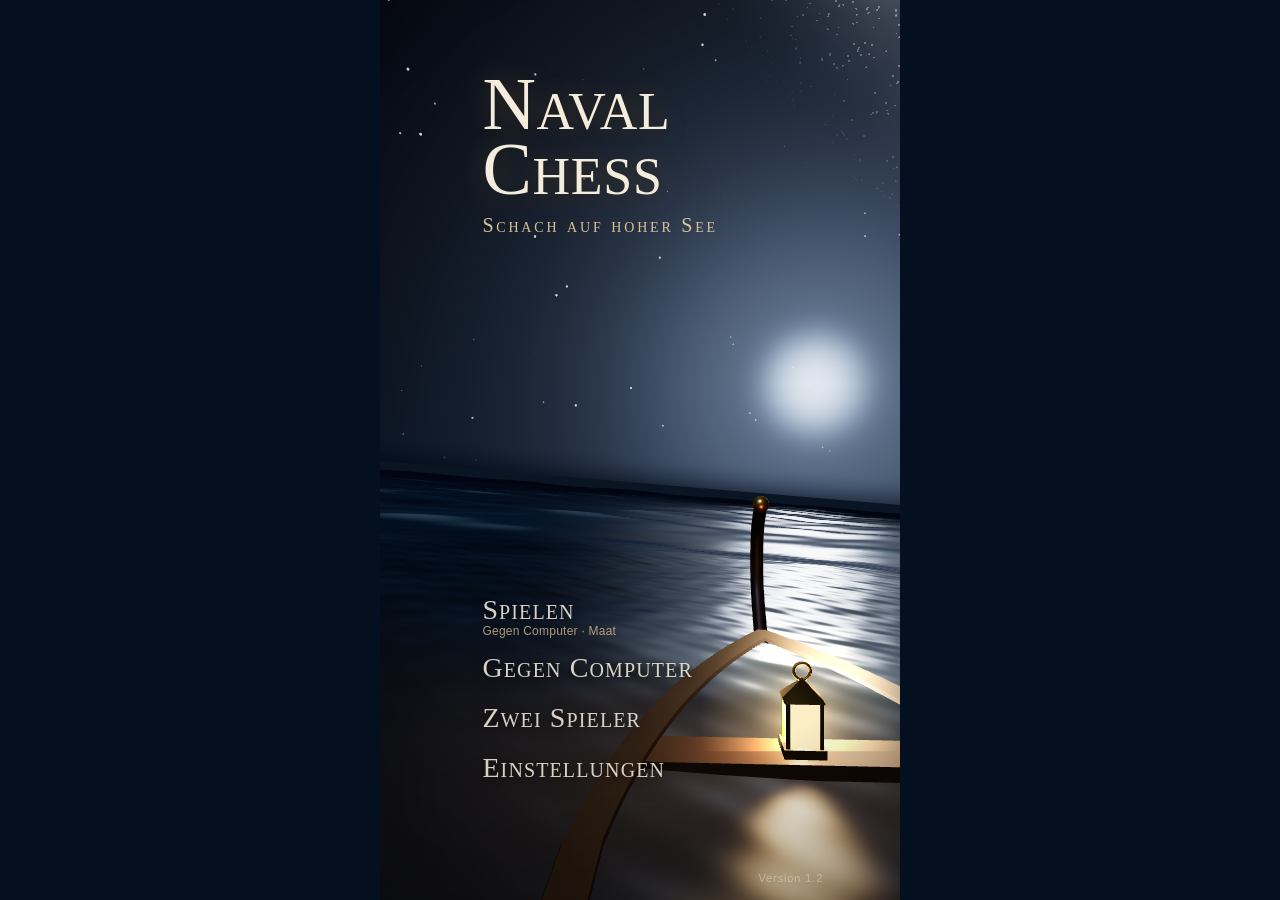
==== commit b9e48026: "NAVAL CHESS: Startbildschirm, Menue im Kena-Stil mit 3D-Nachtszene, Kameraflug, Sternennacht, Feuerw" ====
--- a/navalchess/index.html
+++ b/navalchess/index.html
@@ -17,12 +17,27 @@
 </head>
 <body>
 <div id="app">
+  <div class="buehne" id="buehne"></div>
+  <div class="vignette" aria-hidden="true"></div>
 
   <!-- ===================== HAUPTMENÜ ===================== -->
   <section class="seite" id="s-menue">
-    <div class="himmel"><div class="sterne" id="sterne"></div></div>
-    <!-- Emblem: Anker mit Schach-König als Schaft (eigene Zeichnung) -->
-    <div class="emblem" aria-hidden="true">
+    <div class="km-titel">
+      <h1>Naval Chess</h1>
+      <p>Schach auf hoher See</p>
+    </div>
+    <nav class="km-liste">
+      <button class="km-punkt" data-aktion="spielen" style="--i:0"><span>Spielen</span><small id="spielen-info"></small></button>
+      <button class="km-punkt" data-aktion="ki-wahl" style="--i:1"><span>Gegen Computer</span></button>
+      <button class="km-punkt" data-aktion="zwei-wahl" style="--i:2"><span>Zwei Spieler</span></button>
+      <button class="km-punkt" data-aktion="einstellungen" style="--i:3"><span>Einstellungen</span></button>
+    </nav>
+    <div class="km-version">Version 1.2</div>
+  </section>
+
+  <!-- Startbildschirm: Emblem zeichnet sich, dann geht die Laterne an -->
+  <div class="intro" id="intro">
+    <div class="intro-emblem" aria-hidden="true">
       <svg viewBox="0 0 200 262">
         <defs>
           <linearGradient id="em-silber" x1="0" y1="0" x2="1" y2="1"><stop offset="0" stop-color="#ffffff"/><stop offset=".45" stop-color="#e3ebf0"/><stop offset="1" stop-color="#a9b9c6"/></linearGradient>
@@ -43,46 +58,16 @@
           <path class="em-teil" pathLength="1" d="M86 230l14 28 14-28z"/>
         </g>
         <g class="em-funken">
-          <path style="--d:.2s" transform="translate(100 22) scale(1.2)" d="M0-5L1.2-1.2 5 0 1.2 1.2 0 5-1.2 1.2-5 0-1.2-1.2z"/>
-          <path style="--d:1.1s" transform="translate(52 71)" d="M0-5L1.2-1.2 5 0 1.2 1.2 0 5-1.2 1.2-5 0-1.2-1.2z"/>
-          <path style="--d:2.3s" transform="translate(150 70) scale(.8)" d="M0-5L1.2-1.2 5 0 1.2 1.2 0 5-1.2 1.2-5 0-1.2-1.2z"/>
-          <path style="--d:.7s" transform="translate(100 150) scale(1.4)" d="M0-5L1.2-1.2 5 0 1.2 1.2 0 5-1.2 1.2-5 0-1.2-1.2z"/>
-          <path style="--d:1.8s" transform="translate(38 196) scale(.9)" d="M0-5L1.2-1.2 5 0 1.2 1.2 0 5-1.2 1.2-5 0-1.2-1.2z"/>
-          <path style="--d:2.9s" transform="translate(166 190) scale(1.1)" d="M0-5L1.2-1.2 5 0 1.2 1.2 0 5-1.2 1.2-5 0-1.2-1.2z"/>
-          <path style="--d:1.4s" transform="translate(100 244) scale(.8)" d="M0-5L1.2-1.2 5 0 1.2 1.2 0 5-1.2 1.2-5 0-1.2-1.2z"/>
-          <path style="--d:.4s" transform="translate(100 76) scale(.8)" d="M0-5L1.2-1.2 5 0 1.2 1.2 0 5-1.2 1.2-5 0-1.2-1.2z"/>
+          <path style="--d:.1s" transform="translate(100 22) scale(1.2)" d="M0-5L1.2-1.2 5 0 1.2 1.2 0 5-1.2 1.2-5 0-1.2-1.2z"/>
+          <path style="--d:.6s" transform="translate(120 150) scale(1.4)" d="M0-5L1.2-1.2 5 0 1.2 1.2 0 5-1.2 1.2-5 0-1.2-1.2z"/>
+          <path style="--d:1.1s" transform="translate(38 196) scale(.9)" d="M0-5L1.2-1.2 5 0 1.2 1.2 0 5-1.2 1.2-5 0-1.2-1.2z"/>
+          <path style="--d:.9s" transform="translate(152 70) scale(.8)" d="M0-5L1.2-1.2 5 0 1.2 1.2 0 5-1.2 1.2-5 0-1.2-1.2z"/>
         </g>
       </svg>
     </div>
-    <div class="logo-schiff" id="logo-schiff"></div>
-    <div class="logo">
-      <h1><span class="l1">NAVAL</span><span class="l2">CHESS</span></h1>
-      <div class="logo-linie"><i></i><svg viewBox="0 0 24 24"><path d="M12 3v15m-7-5a7 7 0 0 0 14 0M8 7h8" fill="none" stroke="currentColor" stroke-width="1.6" stroke-linecap="round"/><circle cx="12" cy="4.5" r="1.6" fill="none" stroke="currentColor" stroke-width="1.4"/></svg><i></i></div>
-    </div>
-    <div class="wellen" aria-hidden="true">
-      <svg class="welle w3" viewBox="0 0 800 60" preserveAspectRatio="none"><path d="M0 30 Q50 14 100 30 T200 30 T300 30 T400 30 T500 30 T600 30 T700 30 T800 30 V60 H0Z"/></svg>
-      <svg class="welle w2" viewBox="0 0 800 60" preserveAspectRatio="none"><path d="M0 30 Q50 18 100 30 T200 30 T300 30 T400 30 T500 30 T600 30 T700 30 T800 30 V60 H0Z"/></svg>
-      <svg class="welle w1" viewBox="0 0 800 60" preserveAspectRatio="none"><path d="M0 30 Q50 20 100 30 T200 30 T300 30 T400 30 T500 30 T600 30 T700 30 T800 30 V60 H0Z"/></svg>
-    </div>
-    <nav class="menue-knoepfe">
-      <button class="mk haupt" data-aktion="spielen" style="--i:0">
-        <span class="mk-icon"><svg viewBox="0 0 24 24"><path d="M8 5.5v13l10.5-6.5z" fill="currentColor"/></svg></span>
-        <span class="mk-text"><b>Spielen</b><small id="spielen-info">Gegen Computer</small></span>
-      </button>
-      <button class="mk" data-aktion="ki-wahl" style="--i:1">
-        <span class="mk-icon"><svg viewBox="0 0 24 24"><rect x="5" y="7" width="14" height="11" rx="3" fill="none" stroke="currentColor" stroke-width="1.7"/><path d="M12 7V4M9.5 12h.01M14.5 12h.01M9.5 15h5" stroke="currentColor" stroke-width="1.9" stroke-linecap="round"/></svg></span>
-        <span class="mk-text"><b>Gegen Computer</b></span><i class="pfeil"></i>
-      </button>
-      <button class="mk" data-aktion="zwei-wahl" style="--i:2">
-        <span class="mk-icon"><svg viewBox="0 0 24 24"><circle cx="8.5" cy="8.5" r="3" fill="none" stroke="currentColor" stroke-width="1.7"/><circle cx="16" cy="9.5" r="2.5" fill="none" stroke="currentColor" stroke-width="1.7"/><path d="M3 19c.6-3.3 3-5 5.5-5s4.9 1.7 5.5 5M14 14.3c2.6-.4 5.6.9 6.6 4.7" fill="none" stroke="currentColor" stroke-width="1.7" stroke-linecap="round"/></svg></span>
-        <span class="mk-text"><b>Zwei Spieler</b></span><i class="pfeil"></i>
-      </button>
-      <button class="mk" data-aktion="einstellungen" style="--i:3">
-        <span class="mk-icon"><svg viewBox="0 0 24 24"><circle cx="12" cy="12" r="3" fill="none" stroke="currentColor" stroke-width="1.7"/><path d="M12 2.8v3M12 18.2v3M2.8 12h3M18.2 12h3M5.5 5.5l2.1 2.1M16.4 16.4l2.1 2.1M5.5 18.5l2.1-2.1M16.4 7.6l2.1-2.1" stroke="currentColor" stroke-width="1.7" stroke-linecap="round"/></svg></span>
-        <span class="mk-text"><b>Einstellungen</b></span><i class="pfeil"></i>
-      </button>
-    </nav>
-  </section>
+    <div class="intro-name">Naval Chess</div>
+    <div class="intro-tipp" aria-hidden="true"></div>
+  </div>
 
   <!-- ===================== SPIEL EINRICHTEN ===================== -->
   <section class="seite" id="s-wahl">
@@ -125,7 +110,6 @@
 
   <!-- ===================== SPIEL ===================== -->
   <section class="seite" id="s-spiel">
-    <div class="buehne" id="buehne"></div>
     <div class="ruf" id="ruf"></div>
     <header class="spiel-kopf">
       <div class="marke"><svg viewBox="0 0 24 24"><path d="M12 3v15m-7-5a7 7 0 0 0 14 0M8 7h8" fill="none" stroke="currentColor" stroke-width="1.8" stroke-linecap="round"/><circle cx="12" cy="4.5" r="1.6" fill="none" stroke="currentColor" stroke-width="1.5"/></svg><span>NAVAL CHESS</span></div>
--- a/navalchess/stil.css
+++ b/navalchess/stil.css
@@ -472,3 +472,40 @@
   .figur svg, .wasser, .wasser::after, .welle, .wellen::after, .leuchtfeuer, .sterne i, .logo-schiff svg { animation: none !important; }
 }
 #app.ruhig .figur svg, #app.ruhig .wasser, #app.ruhig .wasser::after { animation: none; }
+
+/* =====================================================================
+   STARTMENÜ IM KENA-STIL (3D-Nachtszene dahinter) + STARTBILDSCHIRM
+   ===================================================================== */
+#app { background: #02060c; }
+.vignette { position: absolute; inset: 0; z-index: 0; pointer-events: none;
+  background: radial-gradient(125% 85% at 50% 42%, transparent 52%, rgba(0, 0, 0, .6) 100%); }
+#s-menue, #s-spiel { background: none; }
+#s-wahl, #s-einst { background: rgba(2, 8, 16, .74); -webkit-backdrop-filter: blur(14px); backdrop-filter: blur(14px); }
+.km-titel { position: absolute; left: 8vw; right: 8vw; top: calc(var(--oben) + var(--vh) * 8); pointer-events: none; }
+.km-titel h1, .km-titel p, .km-punkt, .intro-name { font-family: "Didot", "Bodoni 72", "Bodoni MT", "Palatino", "Palatino Linotype", "Book Antiqua", "Georgia", serif; font-variant: small-caps; font-weight: 400; }
+.km-titel h1 { font-size: clamp(48px, 15.5vw, 74px); line-height: .88; letter-spacing: .01em; color: #f4ecdc;
+  text-shadow: 0 0 26px rgba(255, 196, 120, .28), 0 2px 18px rgba(0, 0, 0, .65);
+  opacity: 0; transform: translateY(12px); filter: blur(7px); transition: opacity 1.5s ease, transform 1.5s ease, filter 1.5s ease; }
+.km-titel p { margin-top: 12px; font-size: clamp(15px, 4.6vw, 20px); letter-spacing: .14em; color: #e9cf9f; opacity: 0; transition: opacity 1.5s .4s; }
+#s-menue.da .km-titel h1 { opacity: 1; transform: none; filter: none; }
+#s-menue.da .km-titel p { opacity: .92; }
+.km-liste { position: absolute; left: 8vw; bottom: calc(var(--unten) + var(--vh) * 12); display: flex; flex-direction: column; align-items: flex-start; gap: 2px; }
+.km-punkt { position: relative; display: flex; flex-direction: column; align-items: flex-start; justify-content: center; min-height: 48px; padding: 4px 22px 4px 0;
+  text-align: left; font-size: clamp(22px, 6.6vw, 28px); letter-spacing: .04em; color: rgba(244, 236, 220, .88); text-shadow: 0 2px 12px rgba(0, 0, 0, .75);
+  opacity: 0; transform: translateX(-16px);
+  transition: opacity .9s ease calc(.45s + var(--i) * .12s), transform .9s cubic-bezier(.2, .8, .2, 1) calc(.45s + var(--i) * .12s), color .15s, text-shadow .15s; }
+#s-menue.da .km-punkt { opacity: 1; transform: none; }
+.km-punkt small { font-family: -apple-system, BlinkMacSystemFont, "Segoe UI", Roboto, sans-serif; font-variant: normal; font-size: 12px; letter-spacing: .02em; color: rgba(233, 207, 159, .72); margin-top: -2px; }
+.km-punkt::before { content: ""; position: absolute; left: -17px; top: 24px; width: 7px; height: 7px; margin-top: -3.5px; background: #ffc26b;
+  box-shadow: 0 0 12px 3px rgba(255, 170, 80, .75); transform: rotate(45deg) scale(0); transition: transform .18s; }
+.km-punkt:active { color: #ffe3b0; text-shadow: 0 0 18px rgba(255, 180, 90, .85); }
+.km-punkt:active::before { transform: rotate(45deg) scale(1); }
+.km-version { position: absolute; right: 6vw; bottom: calc(var(--unten) + 16px); font-size: 11px; letter-spacing: .08em; color: rgba(233, 225, 210, .45); opacity: 0; transition: opacity 1s 1.3s; }
+#s-menue.da .km-version { opacity: 1; }
+/* Startbildschirm */
+.intro { position: absolute; inset: 0; z-index: 90; background: #000; display: flex; flex-direction: column; align-items: center; justify-content: center; gap: 24px; transition: opacity 1.3s ease; }
+.intro.weg { opacity: 0; pointer-events: none; }
+.intro-emblem { width: min(34vw, 140px); aspect-ratio: 200 / 262; filter: drop-shadow(0 0 16px rgba(47, 227, 194, .3)) drop-shadow(0 0 2px rgba(255, 255, 255, .5)); }
+.intro-emblem svg { width: 100%; height: 100%; overflow: visible; }
+.intro-name { font-size: 25px; letter-spacing: .3em; padding-left: .3em; color: #efe6d3; opacity: 0; animation: intro-name 1.4s 1.05s ease forwards; }
+@keyframes intro-name { from { opacity: 0; letter-spacing: .62em; } to { opacity: 1; letter-spacing: .3em; } }
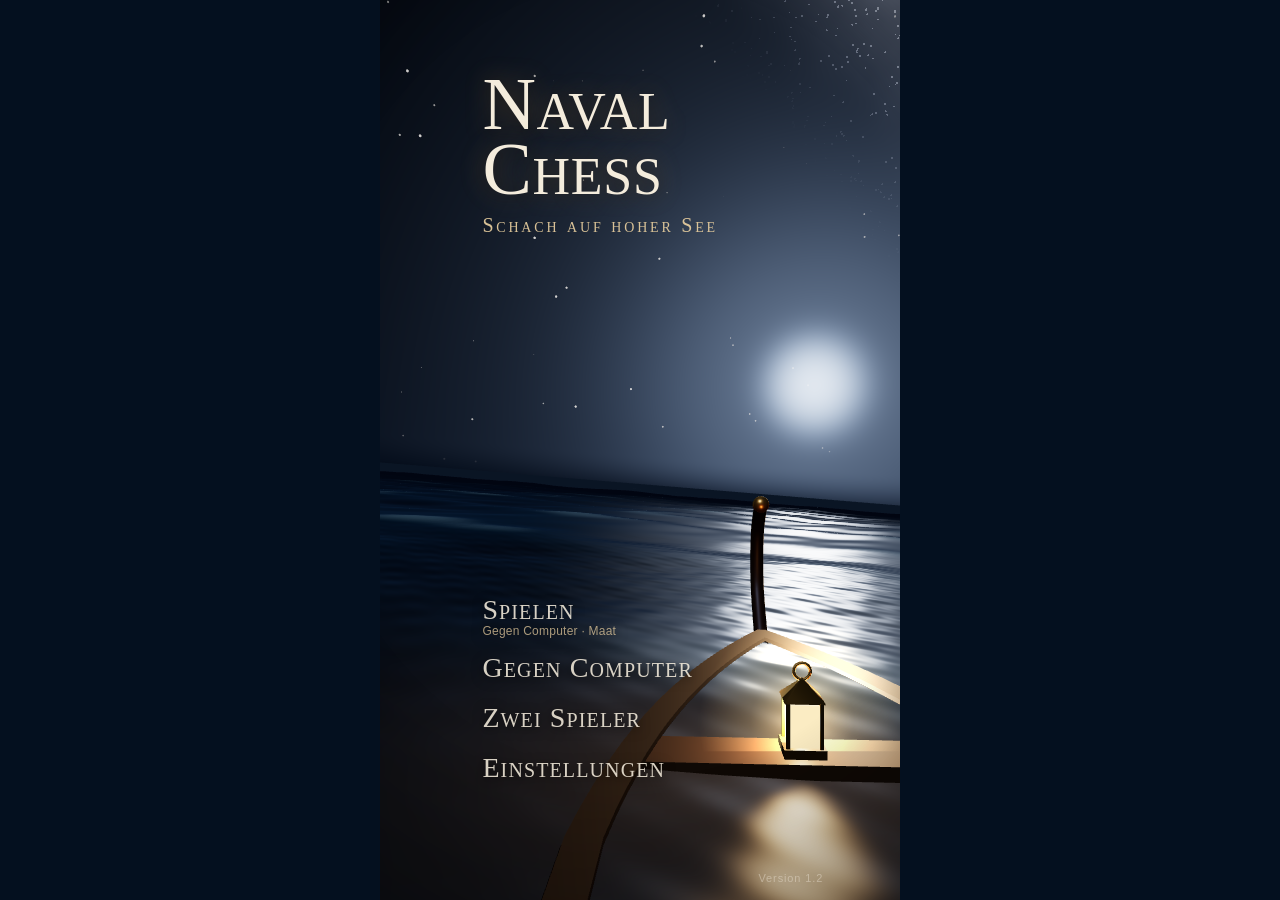
==== commit 70fe1a2b: "NAVAL CHESS: Kamera drehen/zoomen/verschieben, Pfeil-Bahnen fuer alle Zuege" ====
--- a/navalchess/index.html
+++ b/navalchess/index.html
@@ -125,7 +125,11 @@
       <span class="sp-denkt"><i></i><i></i><i></i></span>
     </div>
 
-    <div class="brett-zelle" id="brett-zelle"></div>
+    <div class="brett-zelle" id="brett-zelle">
+      <button class="kamera-knopf" id="kamera-knopf" data-aktion="kamera-reset" aria-label="Ansicht zurücksetzen" hidden>
+        <svg viewBox="0 0 24 24"><path d="M4.5 12a7.5 7.5 0 1 0 2.2-5.3" fill="none" stroke="currentColor" stroke-width="2" stroke-linecap="round"/><path d="M4 3.8v4.4h4.4" fill="none" stroke="currentColor" stroke-width="2" stroke-linecap="round" stroke-linejoin="round"/><circle cx="12" cy="12" r="2.2" fill="currentColor"/></svg>
+      </button>
+    </div>
 
     <div class="spieler unten" id="spieler-unten">
       <span class="sp-flagge"></span>
--- a/navalchess/stil.css
+++ b/navalchess/stil.css
@@ -508,4 +508,11 @@
 .intro-emblem { width: min(34vw, 140px); aspect-ratio: 200 / 262; filter: drop-shadow(0 0 16px rgba(47, 227, 194, .3)) drop-shadow(0 0 2px rgba(255, 255, 255, .5)); }
 .intro-emblem svg { width: 100%; height: 100%; overflow: visible; }
 .intro-name { font-size: 25px; letter-spacing: .3em; padding-left: .3em; color: #efe6d3; opacity: 0; animation: intro-name 1.4s 1.05s ease forwards; }
-@keyframes intro-name { from { opacity: 0; letter-spacing: .62em; } to { opacity: 1; letter-spacing: .3em; } }+@keyframes intro-name { from { opacity: 0; letter-spacing: .62em; } to { opacity: 1; letter-spacing: .3em; } }
+/* Knopf: Kamera zurück auf die normale Ansicht */
+.kamera-knopf { position: absolute; right: 12px; top: 8px; width: 46px; height: 46px; border-radius: 50%; pointer-events: auto; display: grid; place-items: center;
+  color: var(--tuerkis); background: rgba(3, 14, 30, .6); border: 1px solid rgba(47, 227, 194, .35); -webkit-backdrop-filter: blur(8px); backdrop-filter: blur(8px);
+  box-shadow: 0 0 18px -4px rgba(47, 227, 194, .5); animation: einblenden .25s; }
+.kamera-knopf[hidden] { display: none; }
+.kamera-knopf svg { width: 24px; height: 24px; }
+.kamera-knopf:active { transform: scale(.92); }
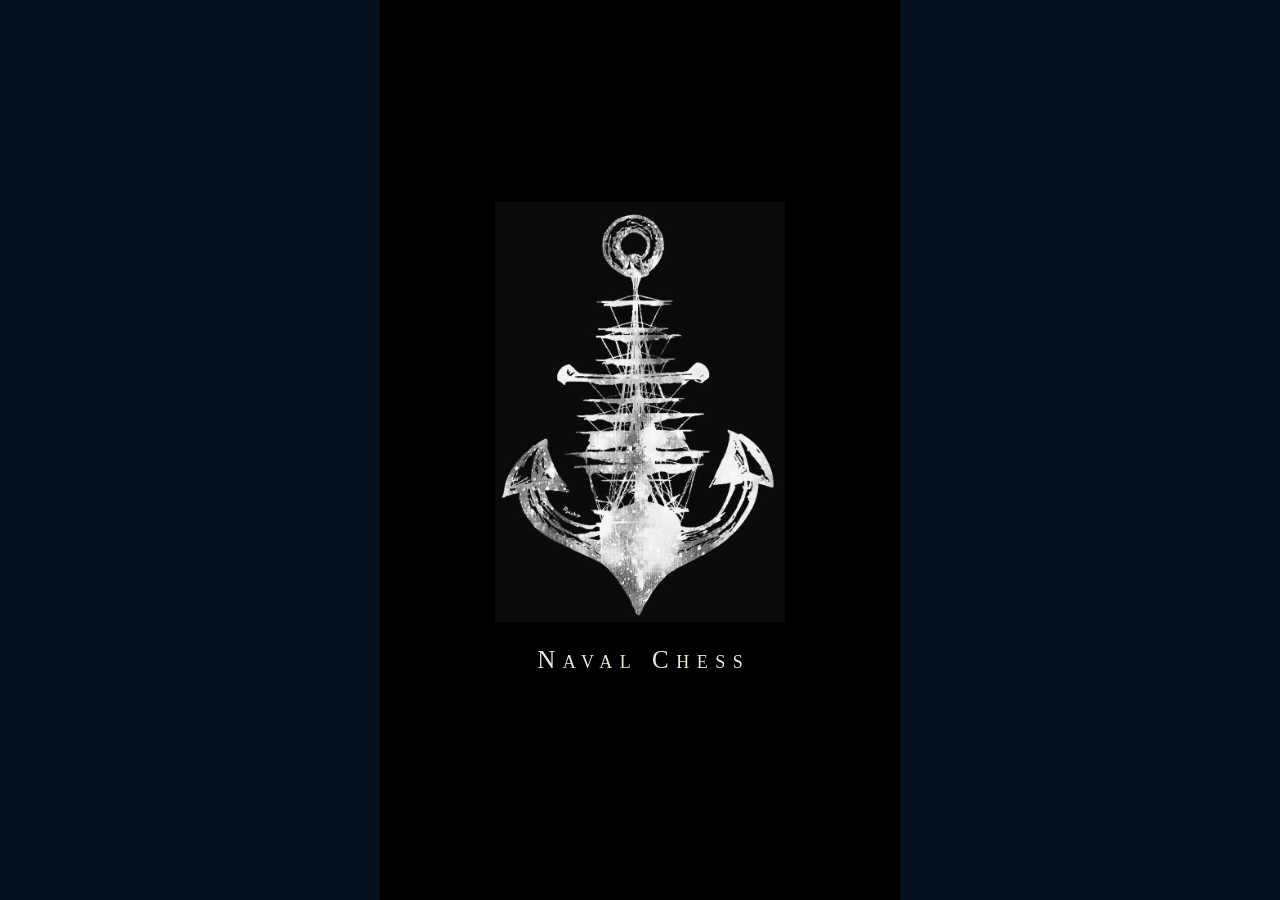
==== commit dced863f: "NAVAL CHESS: Elias' eigenes Cover (Startbildschirm + Icon) und Nachtbild (Menue)" ====
--- a/navalchess/index.html
+++ b/navalchess/index.html
@@ -22,6 +22,7 @@
 
   <!-- ===================== HAUPTMENÜ ===================== -->
   <section class="seite" id="s-menue">
+    <div class="km-bild" aria-hidden="true"><div class="km-bild-rahmen"><img src="menue-bild.jpg" alt=""><i class="km-laterne"></i><i class="km-stern" style="left:14%;top:9%;--d:0.2s"></i><i class="km-stern" style="left:31%;top:17%;--d:1.4s"></i><i class="km-stern" style="left:62%;top:6%;--d:0.8s"></i><i class="km-stern" style="left:82%;top:14%;--d:2.1s"></i><i class="km-stern" style="left:47%;top:27%;--d:1.1s"></i><i class="km-stern" style="left:90%;top:33%;--d:0.5s"></i><i class="km-stern" style="left:22%;top:38%;--d:1.8s"></i><i class="km-stern" style="left:70%;top:41%;--d:2.6s"></i><i class="km-stern" style="left:8%;top:25%;--d:2.9s"></i></div></div>
     <div class="km-titel">
       <h1>Naval Chess</h1>
       <p>Schach auf hoher See</p>
@@ -37,34 +38,7 @@
 
   <!-- Startbildschirm: Emblem zeichnet sich, dann geht die Laterne an -->
   <div class="intro" id="intro">
-    <div class="intro-emblem" aria-hidden="true">
-      <svg viewBox="0 0 200 262">
-        <defs>
-          <linearGradient id="em-silber" x1="0" y1="0" x2="1" y2="1"><stop offset="0" stop-color="#ffffff"/><stop offset=".45" stop-color="#e3ebf0"/><stop offset="1" stop-color="#a9b9c6"/></linearGradient>
-        </defs>
-        <g class="em-form">
-          <circle class="em-ring" cx="100" cy="22" r="14" pathLength="1"/>
-          <path class="em-teil" pathLength="1" d="M95 34h10v34H95z"/>
-          <path class="em-teil" pathLength="1" d="M83 98V83l8.5 6.5L100 76l8.5 13.5L117 83v15z"/>
-          <rect class="em-teil" pathLength="1" x="83" y="99" width="34" height="7" rx="3"/>
-          <path class="em-teil" pathLength="1" d="M89 107h22l-4 111c-2 9-12 9-14 0z"/>
-          <rect class="em-teil" pathLength="1" x="44" y="66" width="112" height="10" rx="5"/>
-          <circle class="em-teil" pathLength="1" cx="44" cy="71" r="8"/>
-          <circle class="em-teil" pathLength="1" cx="156" cy="71" r="8"/>
-          <path class="em-teil" pathLength="1" d="M100 236C62 236 34 216 26 178l12-2c8 30 30 46 62 46z"/>
-          <path class="em-teil" pathLength="1" d="M100 236c38 0 66-20 74-58l-12-2c-8 30-30 46-62 46z"/>
-          <path class="em-teil" pathLength="1" d="M10 188l20-42 18 40c-10-8-24-8-38 2z"/>
-          <path class="em-teil" pathLength="1" d="M190 188l-20-42-18 40c10-8 24-8 38 2z"/>
-          <path class="em-teil" pathLength="1" d="M86 230l14 28 14-28z"/>
-        </g>
-        <g class="em-funken">
-          <path style="--d:.1s" transform="translate(100 22) scale(1.2)" d="M0-5L1.2-1.2 5 0 1.2 1.2 0 5-1.2 1.2-5 0-1.2-1.2z"/>
-          <path style="--d:.6s" transform="translate(120 150) scale(1.4)" d="M0-5L1.2-1.2 5 0 1.2 1.2 0 5-1.2 1.2-5 0-1.2-1.2z"/>
-          <path style="--d:1.1s" transform="translate(38 196) scale(.9)" d="M0-5L1.2-1.2 5 0 1.2 1.2 0 5-1.2 1.2-5 0-1.2-1.2z"/>
-          <path style="--d:.9s" transform="translate(152 70) scale(.8)" d="M0-5L1.2-1.2 5 0 1.2 1.2 0 5-1.2 1.2-5 0-1.2-1.2z"/>
-        </g>
-      </svg>
-    </div>
+    <div class="intro-cover" aria-hidden="true"><img src="cover.jpg" alt=""></div>
     <div class="intro-name">Naval Chess</div>
     <div class="intro-tipp" aria-hidden="true"></div>
   </div>
--- a/navalchess/stil.css
+++ b/navalchess/stil.css
@@ -515,4 +515,35 @@
   box-shadow: 0 0 18px -4px rgba(47, 227, 194, .5); animation: einblenden .25s; }
 .kamera-knopf[hidden] { display: none; }
 .kamera-knopf svg { width: 24px; height: 24px; }
-.kamera-knopf:active { transform: scale(.92); }+.kamera-knopf:active { transform: scale(.92); }
+/* =====================================================================
+   SEINE BILDER: Nachtbild im Menü, Anker-Cover im Startbildschirm
+   ===================================================================== */
+.km-bild { position: absolute; inset: 0; overflow: hidden; background: #000; }
+.km-bild::after { content: ""; position: absolute; inset: 0; pointer-events: none;
+  background: linear-gradient(180deg, rgba(0, 0, 0, .35) 0%, rgba(0, 0, 0, 0) 30%, rgba(0, 0, 0, 0) 55%, rgba(0, 0, 0, .55) 100%); }
+/* Rahmen hat das Seitenverhältnis des Bildes -> Laterne und Sterne bleiben an der richtigen Stelle */
+.km-bild-rahmen { position: absolute; left: 50%; top: 50%; height: 100%; min-width: 100%; aspect-ratio: 640 / 832;
+  transform: translate(-50%, -50%) scale(1.02); animation: kenburns 38s ease-in-out infinite alternate; }
+@keyframes kenburns { to { transform: translate(-50%, -51.2%) scale(1.09); } }
+.km-bild-rahmen img { position: absolute; inset: 0; width: 100%; height: 100%; object-fit: cover; }
+.km-laterne { position: absolute; left: 53.3%; top: 84.6%; width: 52%; aspect-ratio: 1; transform: translate(-50%, -50%); border-radius: 50%;
+  opacity: 0; transition: opacity 1.6s ease; mix-blend-mode: screen; pointer-events: none; }
+.km-laterne::before { content: ""; position: absolute; inset: 0; border-radius: 50%;
+  background: radial-gradient(circle, rgba(255, 200, 120, .62) 0%, rgba(255, 150, 60, .2) 30%, rgba(255, 120, 40, 0) 68%);
+  animation: flackern 1.9s linear infinite; }
+#s-menue.da .km-laterne { opacity: 1; }
+@keyframes flackern { 0% { opacity: .85; } 9% { opacity: 1; } 14% { opacity: .72; } 22% { opacity: .96; } 35% { opacity: .8; }
+  47% { opacity: 1; } 58% { opacity: .86; } 70% { opacity: .98; } 79% { opacity: .74; } 88% { opacity: .93; } 100% { opacity: .85; } }
+.km-stern { position: absolute; width: 3px; height: 3px; margin: -1.5px; border-radius: 50%; background: #fff;
+  box-shadow: 0 0 6px 1px rgba(210, 225, 255, .9); opacity: 0; animation: stern-blinken 3.6s ease-in-out infinite; animation-delay: var(--d); }
+@keyframes stern-blinken { 0%, 100% { opacity: 0; transform: scale(.4); } 50% { opacity: 1; transform: scale(1.2); } }
+/* Startbildschirm mit seinem Anker-Cover: taucht aus dem Dunkel auf, ein Lichtschimmer läuft darüber */
+.intro-cover { position: relative; height: min(52vh, 420px); aspect-ratio: 709 / 1024; overflow: hidden;
+  opacity: 0; filter: blur(8px) brightness(.6); transform: scale(.95); animation: cover-rein 1.6s .15s cubic-bezier(.2, .8, .2, 1) forwards; }
+.intro-cover img { width: 100%; height: 100%; display: block; }
+.intro-cover::after { content: ""; position: absolute; inset: -20% -60%; mix-blend-mode: screen;
+  background: linear-gradient(105deg, transparent 40%, rgba(180, 240, 255, .55) 50%, transparent 60%);
+  transform: translateX(-70%); animation: schimmer-lauf 1.6s 1.1s ease-in-out forwards; }
+@keyframes cover-rein { to { opacity: 1; filter: none; transform: none; } }
+@keyframes schimmer-lauf { to { transform: translateX(70%); } }
